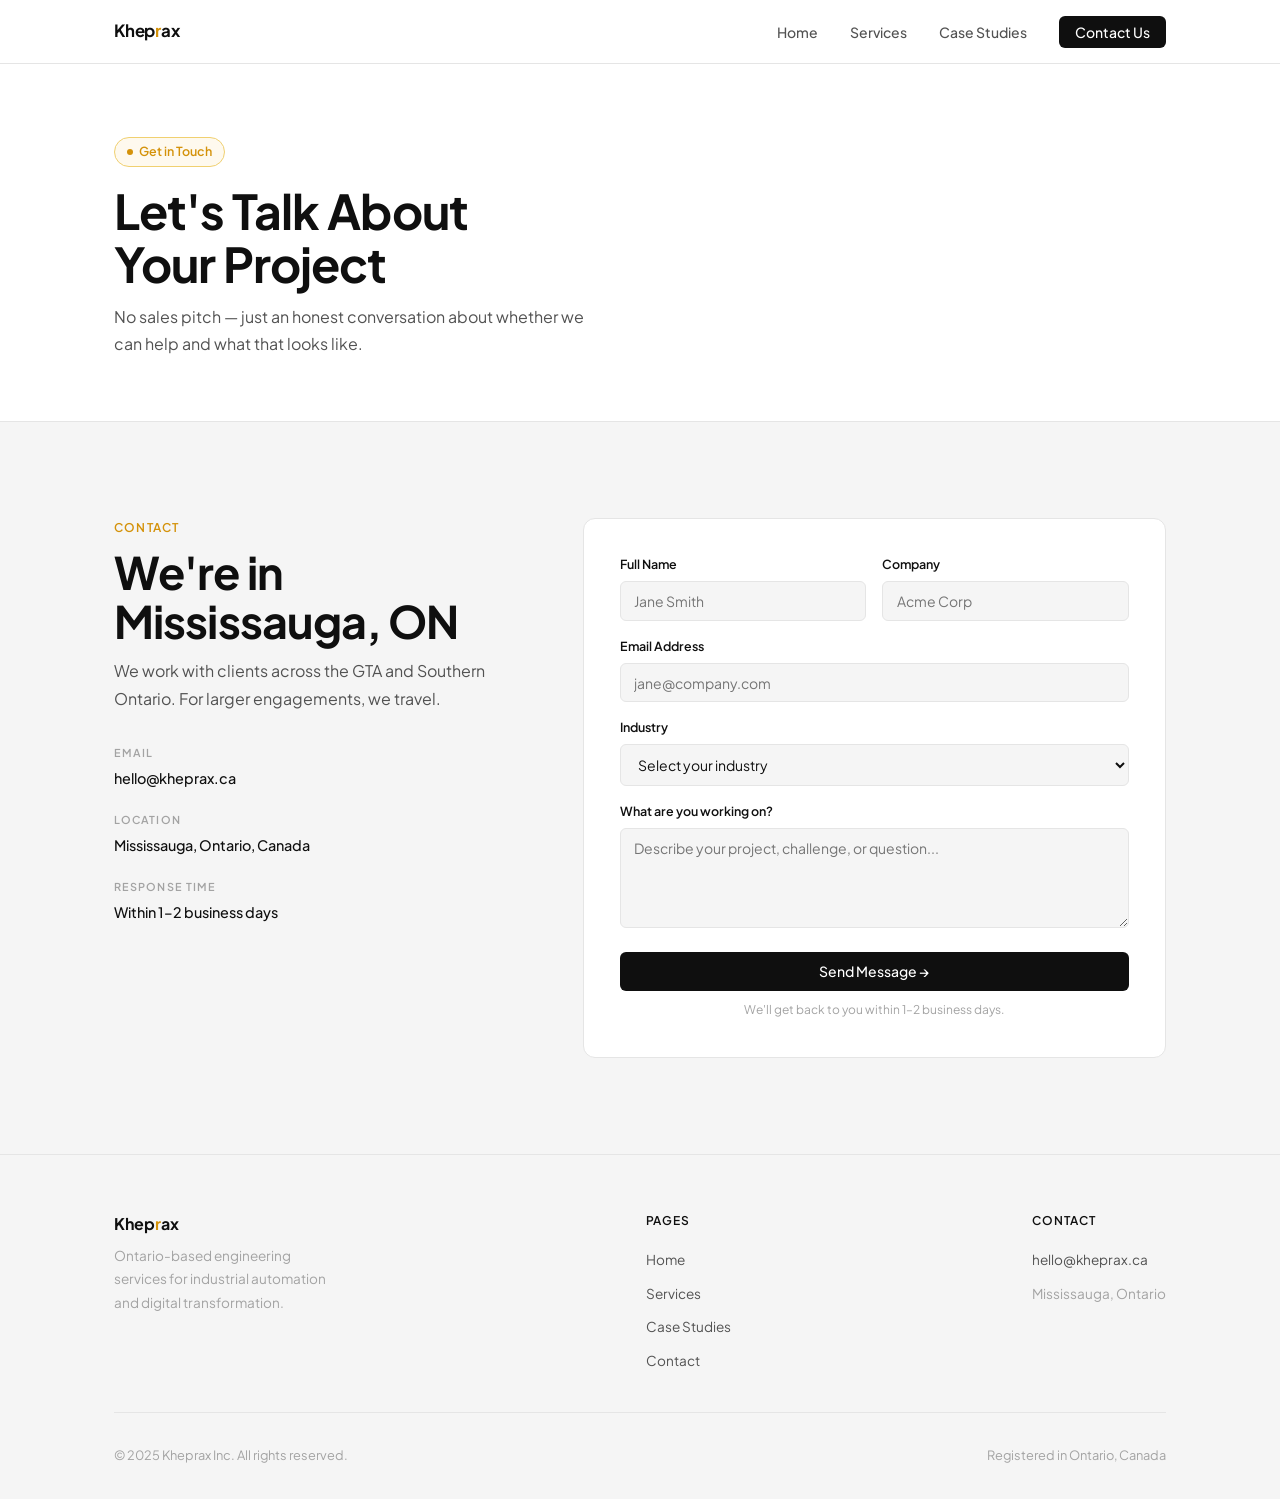
==== contact.html @ d8c94023 "Add files via upload" ====
<!DOCTYPE html>
<html lang="en">
<head>
  <meta charset="UTF-8" />
  <meta name="viewport" content="width=device-width, initial-scale=1.0" />
  <title>Contact — Kheprax</title>
  <link rel="stylesheet" href="css/style.css" />
  <link rel="icon" href="data:image/svg+xml,<svg xmlns='http://www.w3.org/2000/svg' viewBox='0 0 32 32'><rect width='32' height='32' fill='%230f0f0f'/><text y='23' x='5' font-size='20' fill='%23d4920a' font-family='sans-serif' font-weight='700'>K</text></svg>" />
</head>
<body class="page">

  <nav>
    <div class="container">
      <a href="index.html" class="nav-logo">Khep<span>r</span>ax</a>
      <ul class="nav-links">
        <li><a href="index.html">Home</a></li>
        <li><a href="services.html">Services</a></li>
        <li><a href="case-studies.html">Case Studies</a></li>
        <li><a href="contact.html" class="nav-cta">Contact Us</a></li>
      </ul>
      <button class="nav-toggle" aria-label="Toggle menu"><span></span><span></span><span></span></button>
    </div>
  </nav>

  <section class="page-hero">
    <div class="container">
      <span class="badge">Get in Touch</span>
      <h1>Let's Talk About<br>Your Project</h1>
      <p>No sales pitch — just an honest conversation about whether we can help and what that looks like.</p>
    </div>
  </section>

  <section class="contact-section">
    <div class="container">
      <div class="contact-grid">
        <div class="contact-info">
          <span class="section-label">Contact</span>
          <h2>We're in Mississauga, ON</h2>
          <p style="margin-top:0.75rem;">We work with clients across the GTA and Southern Ontario. For larger engagements, we travel.</p>
          <div class="contact-detail">
            <div class="contact-detail-item">
              <label>Email</label>
              <a href="mailto:hello@kheprax.ca">hello@kheprax.ca</a>
            </div>
            <div class="contact-detail-item">
              <label>Location</label>
              <span>Mississauga, Ontario, Canada</span>
            </div>
            <div class="contact-detail-item">
              <label>Response Time</label>
              <span>Within 1–2 business days</span>
            </div>
          </div>
        </div>

        <div class="contact-form">
          <form id="contact-form" novalidate>
            <div class="form-row">
              <div class="form-group">
                <label for="name">Full Name</label>
                <input type="text" id="name" name="name" placeholder="Jane Smith" required />
              </div>
              <div class="form-group">
                <label for="company">Company</label>
                <input type="text" id="company" name="company" placeholder="Acme Corp" />
              </div>
            </div>
            <div class="form-group">
              <label for="email">Email Address</label>
              <input type="email" id="email" name="email" placeholder="jane@company.com" required />
            </div>
            <div class="form-group">
              <label for="industry">Industry</label>
              <select id="industry" name="industry">
                <option value="" disabled selected>Select your industry</option>
                <option>Food & Beverage</option>
                <option>Mining</option>
                <option>Manufacturing</option>
                <option>Oil & Gas</option>
                <option>Other</option>
              </select>
            </div>
            <div class="form-group">
              <label for="message">What are you working on?</label>
              <textarea id="message" name="message" placeholder="Describe your project, challenge, or question..." required></textarea>
            </div>
            <button type="submit" class="btn btn-primary form-submit">Send Message →</button>
            <p class="form-note">We'll get back to you within 1–2 business days.</p>
          </form>
        </div>
      </div>
    </div>
  </section>

  <footer>
    <div class="container">
      <div class="footer-top">
        <div>
          <div class="footer-logo">Khep<span>r</span>ax</div>
          <p class="footer-desc">Ontario-based engineering services for industrial automation and digital transformation.</p>
        </div>
        <div class="footer-links">
          <h5>Pages</h5>
          <ul>
            <li><a href="index.html">Home</a></li>
            <li><a href="services.html">Services</a></li>
            <li><a href="case-studies.html">Case Studies</a></li>
            <li><a href="contact.html">Contact</a></li>
          </ul>
        </div>
        <div class="footer-links">
          <h5>Contact</h5>
          <ul>
            <li><a href="mailto:hello@kheprax.ca">hello@kheprax.ca</a></li>
            <li><span style="color:var(--gray-400);font-size:0.85rem;">Mississauga, Ontario</span></li>
          </ul>
        </div>
      </div>
      <div class="footer-bottom">
        <p>© 2025 Kheprax Inc. All rights reserved.</p>
        <p>Registered in Ontario, Canada</p>
      </div>
    </div>
  </footer>

  <script src="js/main.js"></script>
</body>
</html>
---- css/style.css ----
@import url('https://fonts.googleapis.com/css2?family=Plus+Jakarta+Sans:wght@300;400;500;600;700&display=swap');

:root {
  --amber:    #d4920a;
  --amber-lt: #f5b730;
  --amber-bg: #fef9ee;
  --black:    #0f0f0f;
  --gray-900: #1a1a1a;
  --gray-600: #525252;
  --gray-400: #a3a3a3;
  --gray-200: #e5e5e5;
  --gray-100: #f5f5f5;
  --white:    #ffffff;
  --nav-h:    64px;
}

*, *::before, *::after { box-sizing: border-box; margin: 0; padding: 0; }
html { scroll-behavior: smooth; }

body {
  font-family: 'Plus Jakarta Sans', sans-serif;
  font-weight: 400;
  background: var(--white);
  color: var(--black);
  line-height: 1.6;
  -webkit-font-smoothing: antialiased;
}

h1, h2, h3, h4 { font-weight: 700; line-height: 1.1; letter-spacing: -0.02em; }
h1 { font-size: clamp(2.6rem, 6vw, 5rem); }
h2 { font-size: clamp(1.8rem, 3.5vw, 2.8rem); }
h3 { font-size: 1.25rem; font-weight: 600; }
p  { color: var(--gray-600); line-height: 1.7; }
a  { color: inherit; text-decoration: none; }

.container { max-width: 1100px; margin: 0 auto; padding: 0 1.5rem; }
section { padding: 96px 0; }

/* NAV */
nav {
  position: fixed; top: 0; left: 0; right: 0;
  height: var(--nav-h);
  background: rgba(255,255,255,0.88);
  backdrop-filter: blur(16px);
  -webkit-backdrop-filter: blur(16px);
  border-bottom: 1px solid var(--gray-200);
  z-index: 100;
  display: flex; align-items: center;
}
nav .container { display: flex; justify-content: space-between; align-items: center; width: 100%; }

.nav-logo { font-size: 1.05rem; font-weight: 700; letter-spacing: -0.01em; color: var(--black); }
.nav-logo span { color: var(--amber); }

.nav-links { display: flex; align-items: center; gap: 2rem; list-style: none; }
.nav-links a { font-size: 0.875rem; font-weight: 500; color: var(--gray-600); transition: color 0.15s; }
.nav-links a:hover, .nav-links a.active { color: var(--black); }

.nav-cta {
  background: var(--black) !important; color: var(--white) !important;
  padding: 0.45rem 1rem !important; border-radius: 6px;
  font-size: 0.875rem !important; font-weight: 500 !important;
  transition: background 0.15s !important;
}
.nav-cta:hover { background: var(--amber) !important; }

.nav-toggle { display: none; flex-direction: column; gap: 5px; background: none; border: none; cursor: pointer; padding: 4px; }
.nav-toggle span { display: block; width: 22px; height: 1.5px; background: var(--black); transition: all 0.3s; }

/* BUTTONS */
.btn {
  display: inline-flex; align-items: center; gap: 0.4rem;
  padding: 0.65rem 1.3rem;
  font-family: 'Plus Jakarta Sans', sans-serif;
  font-size: 0.875rem; font-weight: 500;
  border-radius: 6px; border: none; cursor: pointer; transition: all 0.15s;
}
.btn-primary { background: var(--black); color: var(--white); }
.btn-primary:hover { background: var(--amber); }
.btn-amber { background: var(--amber); color: var(--white); }
.btn-amber:hover { background: #b87d08; }
.btn-ghost { background: transparent; color: var(--black); border: 1px solid var(--gray-200); }
.btn-ghost:hover { border-color: var(--black); }
.btn-white { background: var(--white); color: var(--black); }
.btn-white:hover { background: var(--gray-100); }

/* BADGE */
.badge {
  display: inline-flex; align-items: center; gap: 0.4rem;
  font-size: 0.78rem; font-weight: 600;
  background: var(--amber-bg); color: var(--amber);
  border: 1px solid #f0d070;
  padding: 0.28rem 0.75rem; border-radius: 999px;
}
.badge::before { content: ''; width: 6px; height: 6px; background: var(--amber); border-radius: 50%; display: block; }

/* SECTION LABEL */
.section-label {
  font-size: 0.75rem; font-weight: 600; letter-spacing: 0.1em;
  text-transform: uppercase; color: var(--amber); display: block; margin-bottom: 0.6rem;
}

/* HERO */
.hero {
  min-height: 100vh; display: flex; align-items: center;
  padding-top: var(--nav-h); background: var(--white);
  position: relative; overflow: hidden;
}

.hero-bg {
  position: absolute; inset: 0;
  background-image:
    linear-gradient(var(--gray-200) 1px, transparent 1px),
    linear-gradient(90deg, var(--gray-200) 1px, transparent 1px);
  background-size: 56px 56px;
  opacity: 0.5;
  mask-image: radial-gradient(ellipse 70% 70% at 50% 40%, black 30%, transparent 80%);
  -webkit-mask-image: radial-gradient(ellipse 70% 70% at 50% 40%, black 30%, transparent 80%);
}

.hero-content {
  position: relative; text-align: center;
  max-width: 820px; margin: 0 auto; padding: 6rem 0;
  animation: heroIn 0.6s ease both;
}

@keyframes heroIn {
  from { opacity: 0; transform: translateY(18px); }
  to   { opacity: 1; transform: none; }
}

.hero-content .badge { margin-bottom: 1.75rem; animation: heroIn 0.6s 0.05s ease both; opacity: 0; animation-fill-mode: forwards; }
.hero-content h1 { margin-bottom: 1.25rem; animation: heroIn 0.6s 0.12s ease both; opacity: 0; animation-fill-mode: forwards; }
.hero-sub {
  font-size: 1.1rem; color: var(--gray-600);
  max-width: 500px; margin: 0 auto 2rem;
  animation: heroIn 0.6s 0.2s ease both; opacity: 0; animation-fill-mode: forwards;
}
.hero-actions {
  display: flex; justify-content: center; gap: 0.75rem; flex-wrap: wrap;
  animation: heroIn 0.6s 0.28s ease both; opacity: 0; animation-fill-mode: forwards;
}

.hero-content h1 em {
  font-style: normal;
  background: linear-gradient(130deg, var(--amber), var(--amber-lt));
  -webkit-background-clip: text; -webkit-text-fill-color: transparent; background-clip: text;
}

.hero-divider {
  width: 1px; height: 40px; background: var(--gray-200);
  margin: 3.5rem auto 3rem;
  animation: heroIn 0.6s 0.35s ease both; opacity: 0; animation-fill-mode: forwards;
}

.hero-industries {
  display: flex; gap: 2rem; justify-content: center; align-items: center; flex-wrap: wrap;
  animation: heroIn 0.6s 0.4s ease both; opacity: 0; animation-fill-mode: forwards;
}
.hero-industries-label { font-size: 0.75rem; color: var(--gray-400); font-weight: 500; letter-spacing: 0.05em; text-transform: uppercase; }
.hero-industries-list { display: flex; gap: 1.5rem; align-items: center; }
.hero-industries-list span { font-size: 0.875rem; color: var(--gray-600); font-weight: 500; }

/* SERVICES */
.services { background: var(--gray-100); }

.section-header { margin-bottom: 3rem; }
.section-header h2 { margin-bottom: 0.75rem; }
.section-header p { max-width: 460px; }

.services-grid { display: grid; grid-template-columns: repeat(3, 1fr); gap: 1rem; }

.service-card {
  background: var(--white); border: 1px solid var(--gray-200);
  border-radius: 10px; padding: 1.75rem;
  transition: border-color 0.2s, box-shadow 0.2s, transform 0.2s;
}
.service-card:hover {
  border-color: var(--amber);
  box-shadow: 0 4px 20px rgba(212,146,10,0.07);
  transform: translateY(-2px);
}

.service-icon-wrap {
  width: 38px; height: 38px;
  background: var(--amber-bg); border-radius: 8px;
  display: flex; align-items: center; justify-content: center;
  margin-bottom: 1.1rem; color: var(--amber);
}
.service-card h3 { font-size: 1rem; margin-bottom: 0.5rem; }
.service-card p { font-size: 0.875rem; }

/* WHY */
.why { background: var(--white); }
.why-grid { display: grid; grid-template-columns: 1fr 1fr; gap: 5rem; align-items: center; }

.why-points { display: flex; flex-direction: column; gap: 0.75rem; margin-top: 2rem; }

.why-point {
  display: flex; gap: 0.9rem; align-items: flex-start;
  padding: 1.1rem; border: 1px solid var(--gray-200); border-radius: 8px;
  transition: border-color 0.2s, background 0.2s;
}
.why-point:hover { border-color: var(--amber); background: var(--amber-bg); }

.why-point-icon {
  width: 30px; height: 30px; flex-shrink: 0;
  background: var(--amber-bg); border-radius: 6px;
  display: flex; align-items: center; justify-content: center;
  color: var(--amber); font-size: 0.85rem;
}
.why-point h4 { font-size: 0.875rem; font-weight: 600; margin-bottom: 0.15rem; }
.why-point p { font-size: 0.825rem; }

.why-visual {
  background: var(--gray-100); border: 1px solid var(--gray-200);
  border-radius: 12px; padding: 2rem; position: relative; overflow: hidden;
}
.why-visual::before {
  content: ''; position: absolute; top: 0; left: 0; right: 0; height: 3px;
  background: linear-gradient(90deg, var(--amber), var(--amber-lt));
}
.why-visual-title { font-size: 0.78rem; font-weight: 600; color: var(--gray-400); text-transform: uppercase; letter-spacing: 0.1em; margin-bottom: 1.5rem; }

.metric-row { display: flex; justify-content: space-between; align-items: center; padding: 0.9rem 0; border-bottom: 1px solid var(--gray-200); }
.metric-row:last-child { border-bottom: none; }
.metric-label { font-size: 0.85rem; color: var(--gray-600); }
.metric-val { font-size: 0.875rem; font-weight: 600; color: var(--black); display: flex; align-items: center; gap: 0.4rem; }
.dot { width: 7px; height: 7px; background: var(--amber); border-radius: 50%; display: inline-block; }

/* CTA STRIP */
.cta-strip { background: var(--black); padding: 80px 0; text-align: center; }
.cta-strip h2 { color: var(--white); margin-bottom: 0.75rem; }
.cta-strip p { color: var(--gray-400); margin-bottom: 2rem; }

/* FOOTER */
footer { background: var(--gray-100); border-top: 1px solid var(--gray-200); padding: 56px 0 32px; }
.footer-top { display: flex; justify-content: space-between; gap: 3rem; flex-wrap: wrap; padding-bottom: 2.5rem; border-bottom: 1px solid var(--gray-200); margin-bottom: 2rem; }
.footer-logo { font-size: 1rem; font-weight: 700; color: var(--black); margin-bottom: 0.5rem; }
.footer-logo span { color: var(--amber); }
.footer-desc { font-size: 0.85rem; color: var(--gray-400); max-width: 230px; }
.footer-links h5 { font-size: 0.75rem; font-weight: 600; letter-spacing: 0.08em; text-transform: uppercase; color: var(--black); margin-bottom: 1rem; }
.footer-links ul { list-style: none; display: flex; flex-direction: column; gap: 0.5rem; }
.footer-links a { font-size: 0.85rem; color: var(--gray-600); transition: color 0.15s; }
.footer-links a:hover { color: var(--black); }
.footer-bottom { display: flex; justify-content: space-between; flex-wrap: wrap; gap: 1rem; }
.footer-bottom p { font-size: 0.8rem; color: var(--gray-400); }

/* PAGE HERO (inner pages) */
.page-hero { background: var(--white); padding: 136px 0 64px; border-bottom: 1px solid var(--gray-200); }
.page-hero .badge { margin-bottom: 1.1rem; }
.page-hero h1 { margin-bottom: 0.75rem; font-size: clamp(2rem, 4vw, 3rem); }
.page-hero p { max-width: 500px; }

/* SERVICES PAGE */
.services-full { background: var(--white); }

.service-row { display: grid; grid-template-columns: 180px 1fr; gap: 4rem; padding: 3rem 0; border-bottom: 1px solid var(--gray-200); align-items: start; }
.service-row:last-child { border-bottom: none; }
.service-row-num { font-size: 0.75rem; font-weight: 600; color: var(--gray-400); text-transform: uppercase; letter-spacing: 0.1em; padding-top: 0.25rem; }
.service-row h3 { font-size: 1.2rem; margin-bottom: 0.6rem; }
.service-tags { display: flex; flex-wrap: wrap; gap: 0.4rem; margin-top: 1.1rem; }
.tag { font-size: 0.75rem; font-weight: 500; padding: 0.22rem 0.6rem; background: var(--gray-100); color: var(--gray-600); border-radius: 4px; }

/* INDUSTRIES */
.industries { background: var(--gray-100); padding: 80px 0; }
.industries-grid { display: grid; grid-template-columns: repeat(3, 1fr); gap: 1px; background: var(--gray-200); border: 1px solid var(--gray-200); border-radius: 10px; overflow: hidden; margin-top: 2.5rem; }
.industry-card { background: var(--white); padding: 1.75rem; transition: background 0.15s; }
.industry-card:hover { background: var(--amber-bg); }
.industry-card h4 { font-size: 0.95rem; margin-bottom: 0.4rem; }
.industry-card p { font-size: 0.85rem; }

/* CASE STUDIES */
.case-studies-section { background: var(--white); }
.cs-grid { display: grid; grid-template-columns: repeat(auto-fill, minmax(340px, 1fr)); gap: 1rem; margin-top: 2.5rem; }

.cs-card { border: 1px solid var(--gray-200); border-radius: 10px; overflow: hidden; cursor: pointer; transition: border-color 0.2s, box-shadow 0.2s; }
.cs-card:hover { border-color: var(--amber); box-shadow: 0 4px 20px rgba(212,146,10,0.07); }
.cs-card.open { border-color: var(--amber); }

.cs-card-header { padding: 1.4rem; display: flex; justify-content: space-between; align-items: flex-start; gap: 1rem; }
.cs-industry { font-size: 0.7rem; font-weight: 600; letter-spacing: 0.1em; text-transform: uppercase; color: var(--amber); margin-bottom: 0.35rem; }
.cs-card-header h3 { font-size: 0.95rem; font-weight: 600; line-height: 1.3; }

.cs-toggle {
  width: 24px; height: 24px; flex-shrink: 0;
  border: 1px solid var(--gray-200); border-radius: 50%;
  display: flex; align-items: center; justify-content: center;
  font-size: 0.95rem; color: var(--gray-400); transition: all 0.2s; line-height: 1;
}
.cs-card.open .cs-toggle { background: var(--amber); border-color: var(--amber); color: var(--white); transform: rotate(45deg); }

.cs-card-body { max-height: 0; overflow: hidden; transition: max-height 0.4s ease; }
.cs-card.open .cs-card-body { max-height: 600px; }
.cs-card-body-inner { padding: 1.25rem 1.4rem 1.4rem; border-top: 1px solid var(--gray-200); }

.cs-meta { display: grid; grid-template-columns: 1fr 1fr; gap: 0.75rem; margin-bottom: 1.1rem; }
.cs-meta-item label { font-size: 0.65rem; font-weight: 600; letter-spacing: 0.1em; text-transform: uppercase; color: var(--gray-400); display: block; margin-bottom: 0.2rem; }
.cs-meta-item span { font-size: 0.825rem; font-weight: 500; color: var(--black); }
.cs-card-body p { font-size: 0.85rem; margin-bottom: 0.65rem; }
.cs-card-body p strong { color: var(--black); font-weight: 600; }
.cs-outcome { background: var(--amber-bg); border-left: 2px solid var(--amber); padding: 0.75rem 0.9rem; font-size: 0.83rem; color: var(--gray-900) !important; border-radius: 0 4px 4px 0; margin-top: 0.9rem; }

/* CONTACT */
.contact-section { background: var(--gray-100); }
.contact-grid { display: grid; grid-template-columns: 1fr 1.5fr; gap: 5rem; align-items: start; }
.contact-info h2 { margin-bottom: 0.75rem; }
.contact-detail { margin-top: 2rem; display: flex; flex-direction: column; gap: 1.25rem; }
.contact-detail-item label { font-size: 0.68rem; font-weight: 600; letter-spacing: 0.1em; text-transform: uppercase; color: var(--gray-400); display: block; margin-bottom: 0.25rem; }
.contact-detail-item a, .contact-detail-item span { font-size: 0.9rem; color: var(--black); font-weight: 500; }
.contact-detail-item a:hover { color: var(--amber); }

.contact-form { background: var(--white); border: 1px solid var(--gray-200); border-radius: 12px; padding: 2.25rem; }
.form-row { display: grid; grid-template-columns: 1fr 1fr; gap: 1rem; }
.form-group { display: flex; flex-direction: column; margin-bottom: 1rem; }
.form-group label { font-size: 0.78rem; font-weight: 600; color: var(--black); margin-bottom: 0.4rem; }
.form-group input, .form-group textarea, .form-group select {
  font-family: 'Plus Jakarta Sans', sans-serif; font-size: 0.875rem; color: var(--black);
  background: var(--gray-100); border: 1px solid var(--gray-200); border-radius: 6px;
  padding: 0.6rem 0.85rem; outline: none; transition: border-color 0.15s, background 0.15s; width: 100%;
}
.form-group input:focus, .form-group textarea:focus, .form-group select:focus { border-color: var(--amber); background: var(--white); }
.form-group textarea { resize: vertical; min-height: 100px; }
.form-submit { width: 100%; justify-content: center; margin-top: 0.5rem; }
.form-note { font-size: 0.75rem; color: var(--gray-400); margin-top: 0.6rem; text-align: center; }

/* RESPONSIVE */
@media (max-width: 860px) {
  .services-grid, .why-grid, .contact-grid, .industries-grid { grid-template-columns: 1fr; }
  .why-grid { gap: 2.5rem; }
  .service-row { grid-template-columns: 1fr; gap: 0.5rem; }
  .cs-grid { grid-template-columns: 1fr; }
  .footer-top { flex-direction: column; }
  .nav-links { display: none; position: fixed; top: var(--nav-h); left: 0; right: 0; background: var(--white); flex-direction: column; gap: 0; border-bottom: 1px solid var(--gray-200); }
  .nav-links.open { display: flex; }
  .nav-links li { border-bottom: 1px solid var(--gray-200); }
  .nav-links a { display: block; padding: 0.9rem 1.5rem; }
  .nav-toggle { display: flex; }
  .form-row { grid-template-columns: 1fr; }
  section { padding: 64px 0; }
}

.page { animation: fadeUp 0.35s ease both; }
@keyframes fadeUp { from { opacity: 0; transform: translateY(8px); } to { opacity: 1; transform: none; } }
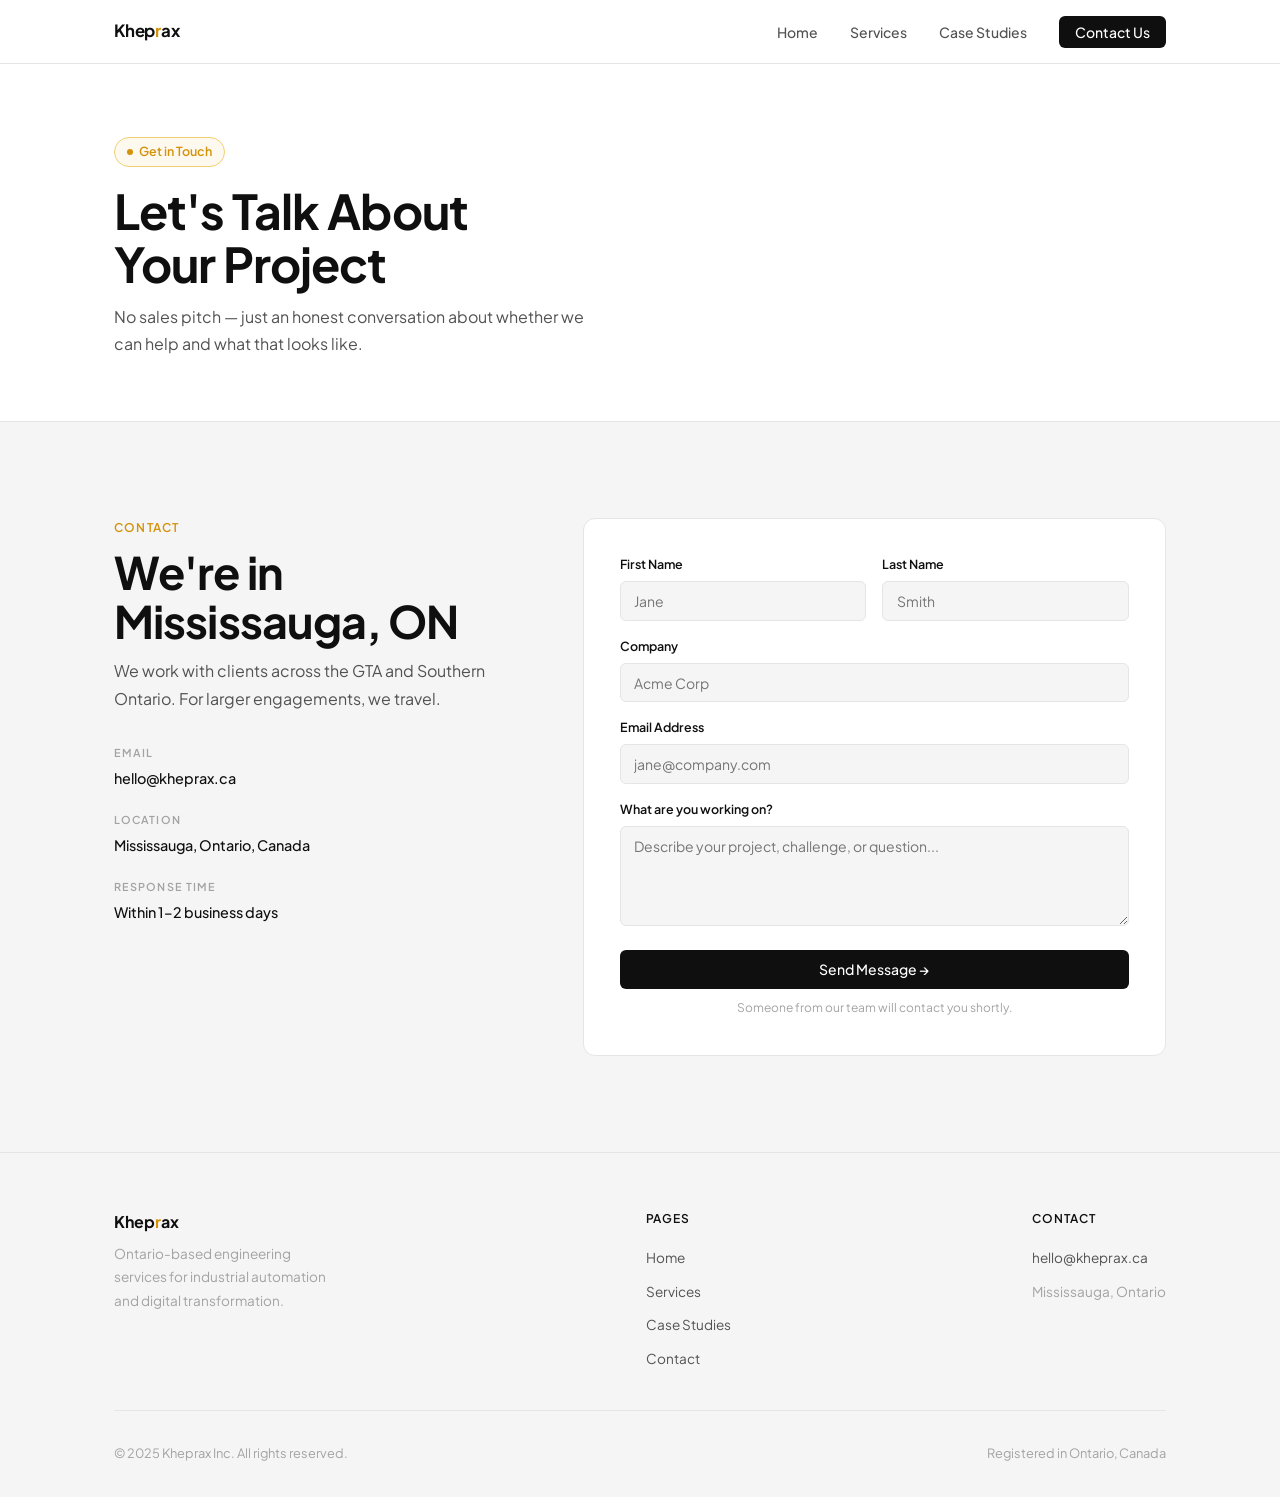
==== commit be70bd44: "Refactor contact form to HTML-only Web3Forms submission - Replace JS fetch handler with native HTML " ====
--- a/contact.html
+++ b/contact.html
@@ -54,38 +54,35 @@
         </div>
 
         <div class="contact-form">
-          <form id="contact-form" novalidate>
+          <form action="https://api.web3forms.com/submit" method="POST">
+            <input type="hidden" name="access_key" value="42f8510c-a3cb-465c-9849-45fc1cf6a540" />
+            <input type="hidden" name="subject" value="New Contact Form Submission — Kheprax" />
+            <input type="hidden" name="from_name" value="Kheprax Contact Form" />
+            <input type="hidden" name="redirect" value="https://kheprax.ca/thank-you.html" />
             <div class="form-row">
               <div class="form-group">
-                <label for="name">Full Name</label>
-                <input type="text" id="name" name="name" placeholder="Jane Smith" required />
+                <label for="first_name">First Name</label>
+                <input type="text" id="first_name" name="first_name" placeholder="Jane" required />
               </div>
               <div class="form-group">
-                <label for="company">Company</label>
-                <input type="text" id="company" name="company" placeholder="Acme Corp" />
+                <label for="last_name">Last Name</label>
+                <input type="text" id="last_name" name="last_name" placeholder="Smith" required />
               </div>
+            </div>
+            <div class="form-group">
+              <label for="company">Company</label>
+              <input type="text" id="company" name="company" placeholder="Acme Corp" />
             </div>
             <div class="form-group">
               <label for="email">Email Address</label>
               <input type="email" id="email" name="email" placeholder="jane@company.com" required />
             </div>
             <div class="form-group">
-              <label for="industry">Industry</label>
-              <select id="industry" name="industry">
-                <option value="" disabled selected>Select your industry</option>
-                <option>Food & Beverage</option>
-                <option>Mining</option>
-                <option>Manufacturing</option>
-                <option>Oil & Gas</option>
-                <option>Other</option>
-              </select>
-            </div>
-            <div class="form-group">
               <label for="message">What are you working on?</label>
               <textarea id="message" name="message" placeholder="Describe your project, challenge, or question..." required></textarea>
             </div>
             <button type="submit" class="btn btn-primary form-submit">Send Message →</button>
-            <p class="form-note">We'll get back to you within 1–2 business days.</p>
+            <p class="form-note">Someone from our team will contact you shortly.</p>
           </form>
         </div>
       </div>
